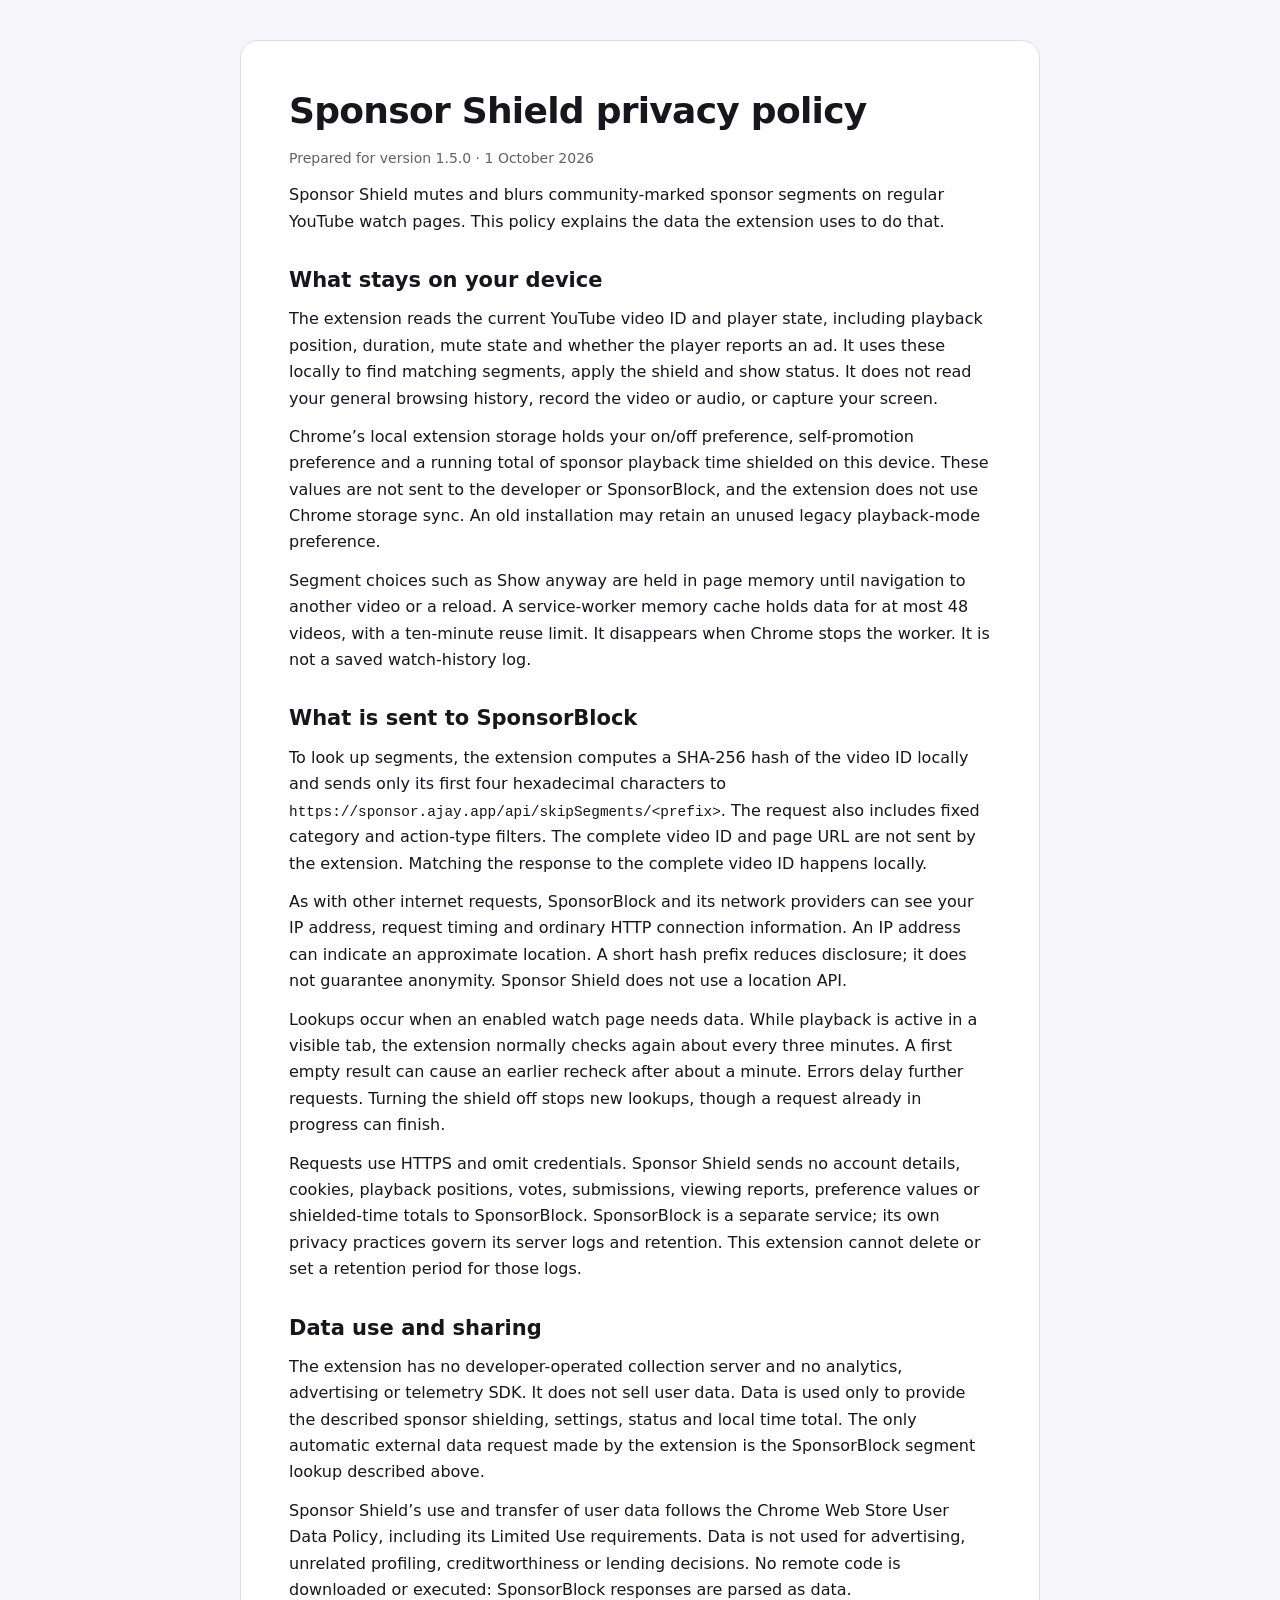
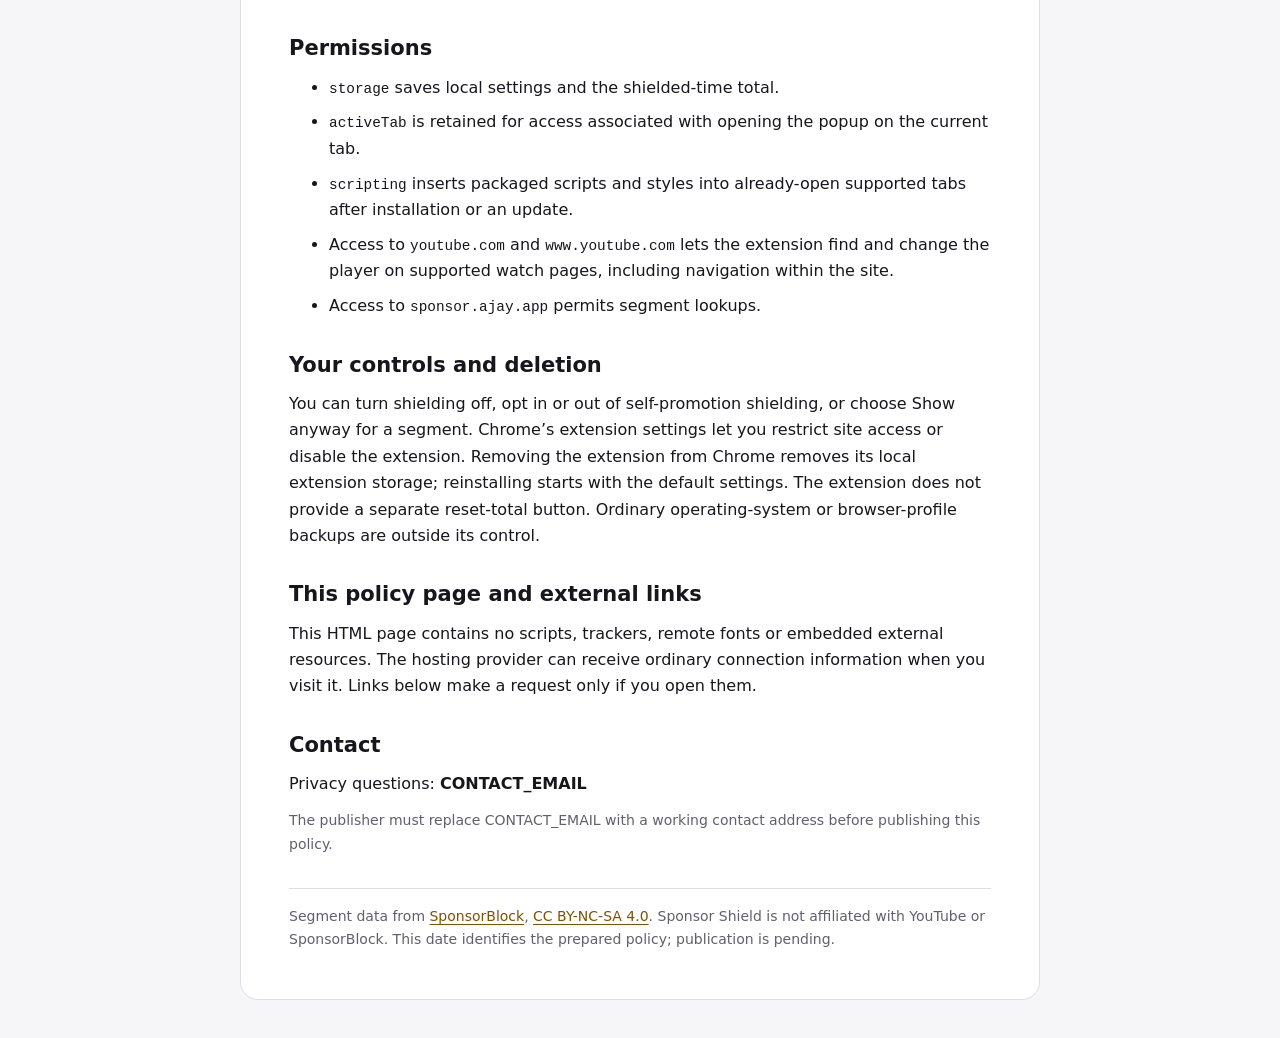
==== store/privacy.html @ df03e22a "Sponsor Shield 1.5.0: store launch kit - Rename to Sponsor Shield (no YouTube branding in the name) " ====
<!doctype html>
<html lang="en"><head><meta charset="utf-8"><meta name="viewport" content="width=device-width, initial-scale=1"><meta name="color-scheme" content="light dark"><title>Sponsor Shield privacy policy</title>
<link rel="icon" href="data:,">
<style>
:root{color-scheme:light dark;--bg:#f6f6f8;--surface:#fff;--ink:#16161c;--muted:#60606c;--line:#dddde5;--link:#815000}
@media(prefers-color-scheme:dark){:root{--bg:#141418;--surface:#1b1b22;--ink:#f2f2f5;--muted:#aaaab8;--line:#34343e;--link:#ffb224}}
*{box-sizing:border-box}body{margin:0;padding:40px 20px;background:var(--bg);color:var(--ink);font:16px/1.65 'Segoe UI',system-ui,sans-serif}main{max-width:800px;margin:auto;padding:clamp(22px,5vw,48px);background:var(--surface);border:1px solid var(--line);border-radius:18px}h1{font-size:clamp(27px,5vw,36px);line-height:1.2;letter-spacing:-.02em;margin:0 0 15px}h2{font-size:21px;line-height:1.3;margin:32px 0 12px}p,ul{margin:12px 0}li{margin:8px 0}a{color:var(--link);text-underline-offset:3px}a:focus-visible{outline:2px solid var(--link);outline-offset:4px}.meta,footer{color:var(--muted);font-size:14px}code{overflow-wrap:anywhere;font-size:.9em}footer{border-top:1px solid var(--line);margin-top:32px;padding-top:16px}
</style></head><body><main>
<h1>Sponsor Shield privacy policy</h1>
<p class="meta">Prepared for version 1.5.0 · 1 October 2026</p>
<p>Sponsor Shield mutes and blurs community-marked sponsor segments on regular YouTube watch pages. This policy explains the data the extension uses to do that.</p>
<h2>What stays on your device</h2>
<p>The extension reads the current YouTube video ID and player state, including playback position, duration, mute state and whether the player reports an ad. It uses these locally to find matching segments, apply the shield and show status. It does not read your general browsing history, record the video or audio, or capture your screen.</p>
<p>Chrome’s local extension storage holds your on/off preference, self-promotion preference and a running total of sponsor playback time shielded on this device. These values are not sent to the developer or SponsorBlock, and the extension does not use Chrome storage sync. An old installation may retain an unused legacy playback-mode preference.</p>
<p>Segment choices such as Show anyway are held in page memory until navigation to another video or a reload. A service-worker memory cache holds data for at most 48 videos, with a ten-minute reuse limit. It disappears when Chrome stops the worker. It is not a saved watch-history log.</p>
<h2>What is sent to SponsorBlock</h2>
<p>To look up segments, the extension computes a SHA-256 hash of the video ID locally and sends only its first four hexadecimal characters to <code>https://sponsor.ajay.app/api/skipSegments/&lt;prefix&gt;</code>. The request also includes fixed category and action-type filters. The complete video ID and page URL are not sent by the extension. Matching the response to the complete video ID happens locally.</p>
<p>As with other internet requests, SponsorBlock and its network providers can see your IP address, request timing and ordinary HTTP connection information. An IP address can indicate an approximate location. A short hash prefix reduces disclosure; it does not guarantee anonymity. Sponsor Shield does not use a location API.</p>
<p>Lookups occur when an enabled watch page needs data. While playback is active in a visible tab, the extension normally checks again about every three minutes. A first empty result can cause an earlier recheck after about a minute. Errors delay further requests. Turning the shield off stops new lookups, though a request already in progress can finish.</p>
<p>Requests use HTTPS and omit credentials. Sponsor Shield sends no account details, cookies, playback positions, votes, submissions, viewing reports, preference values or shielded-time totals to SponsorBlock. SponsorBlock is a separate service; its own privacy practices govern its server logs and retention. This extension cannot delete or set a retention period for those logs.</p>
<h2>Data use and sharing</h2>
<p>The extension has no developer-operated collection server and no analytics, advertising or telemetry SDK. It does not sell user data. Data is used only to provide the described sponsor shielding, settings, status and local time total. The only automatic external data request made by the extension is the SponsorBlock segment lookup described above.</p>
<p>Sponsor Shield’s use and transfer of user data follows the Chrome Web Store User Data Policy, including its Limited Use requirements. Data is not used for advertising, unrelated profiling, creditworthiness or lending decisions. No remote code is downloaded or executed: SponsorBlock responses are parsed as data.</p>
<h2>Permissions</h2>
<ul><li><code>storage</code> saves local settings and the shielded-time total.</li><li><code>activeTab</code> is retained for access associated with opening the popup on the current tab.</li><li><code>scripting</code> inserts packaged scripts and styles into already-open supported tabs after installation or an update.</li><li>Access to <code>youtube.com</code> and <code>www.youtube.com</code> lets the extension find and change the player on supported watch pages, including navigation within the site.</li><li>Access to <code>sponsor.ajay.app</code> permits segment lookups.</li></ul>
<h2>Your controls and deletion</h2>
<p>You can turn shielding off, opt in or out of self-promotion shielding, or choose Show anyway for a segment. Chrome’s extension settings let you restrict site access or disable the extension. Removing the extension from Chrome removes its local extension storage; reinstalling starts with the default settings. The extension does not provide a separate reset-total button. Ordinary operating-system or browser-profile backups are outside its control.</p>
<h2>This policy page and external links</h2>
<p>This HTML page contains no scripts, trackers, remote fonts or embedded external resources. The hosting provider can receive ordinary connection information when you visit it. Links below make a request only if you open them.</p>
<h2>Contact</h2>
<p>Privacy questions: <strong>CONTACT_EMAIL</strong></p>
<p class="meta">The publisher must replace CONTACT_EMAIL with a working contact address before publishing this policy.</p>
<footer>Segment data from <a href="https://sponsor.ajay.app" rel="noreferrer">SponsorBlock</a>, <a href="https://creativecommons.org/licenses/by-nc-sa/4.0/" rel="noreferrer">CC BY-NC-SA 4.0</a>. Sponsor Shield is not affiliated with YouTube or SponsorBlock. This date identifies the prepared policy; publication is pending.</footer>
</main></body></html>
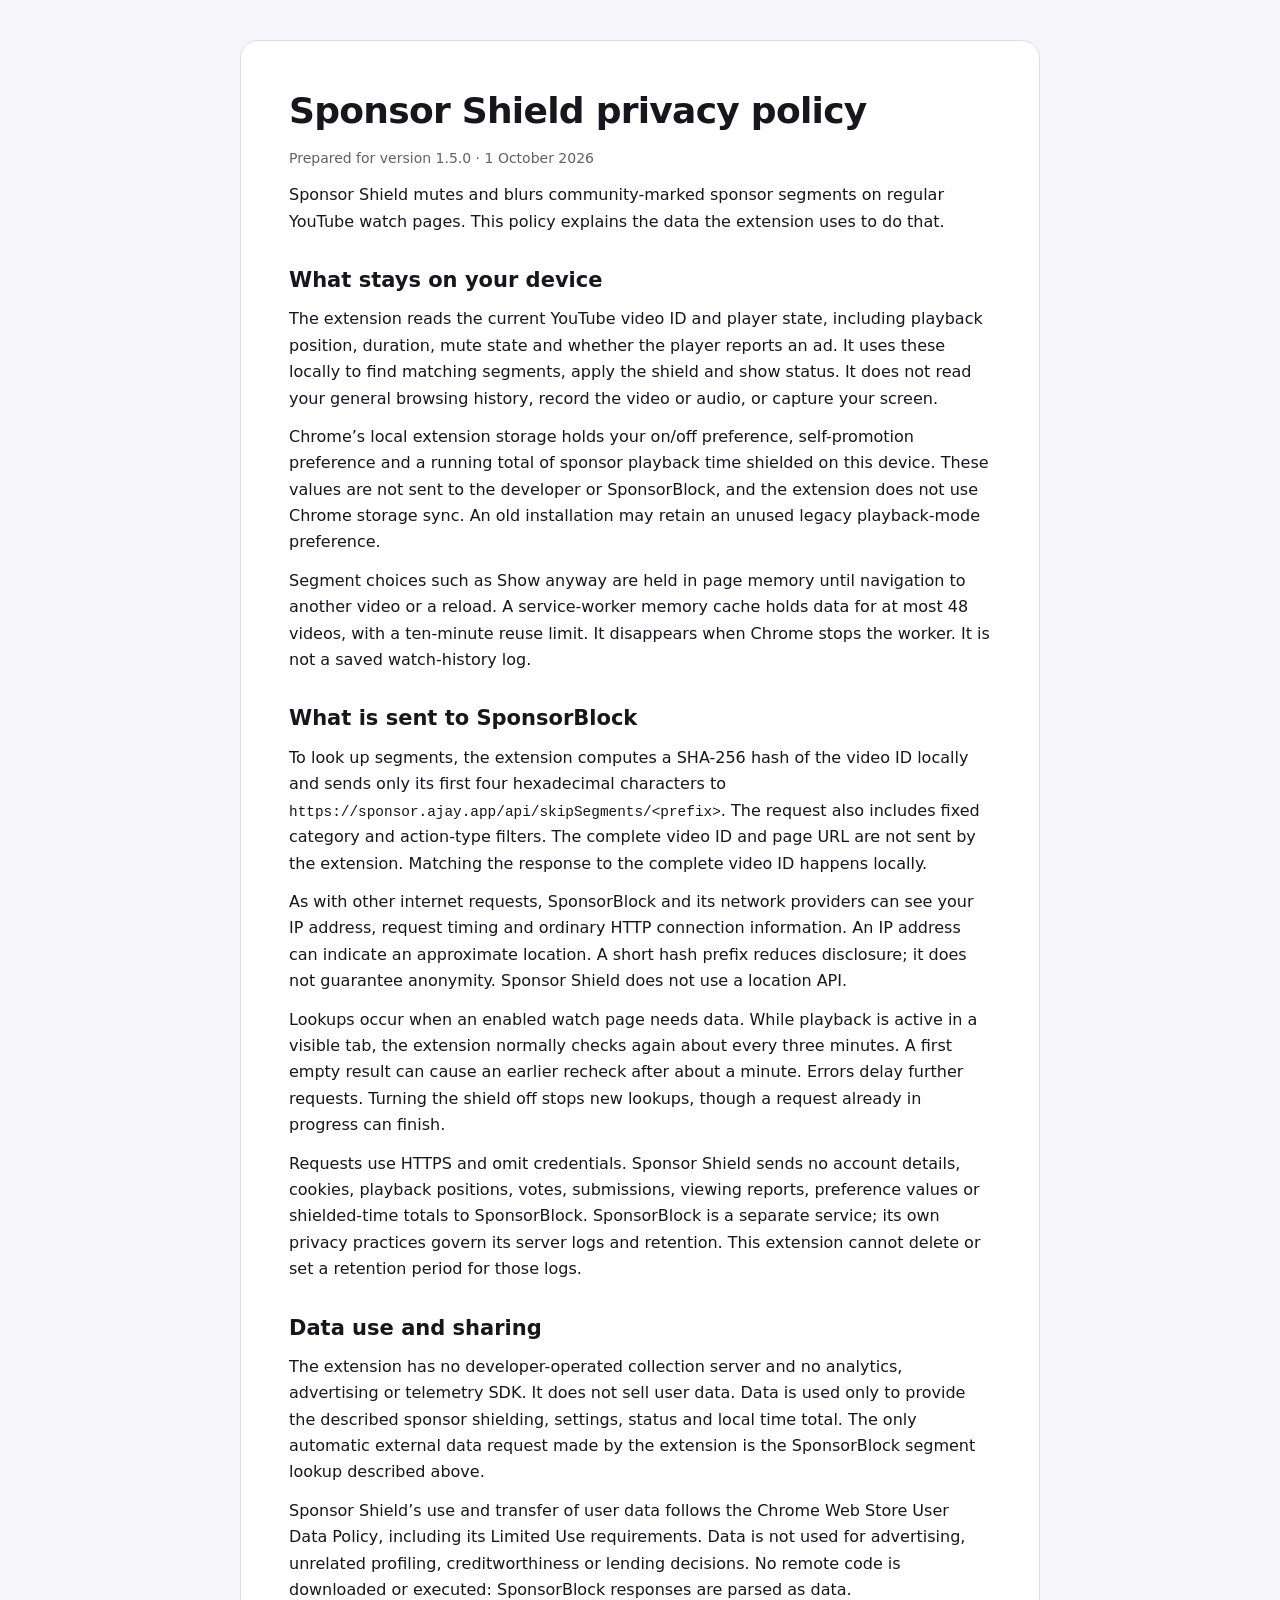
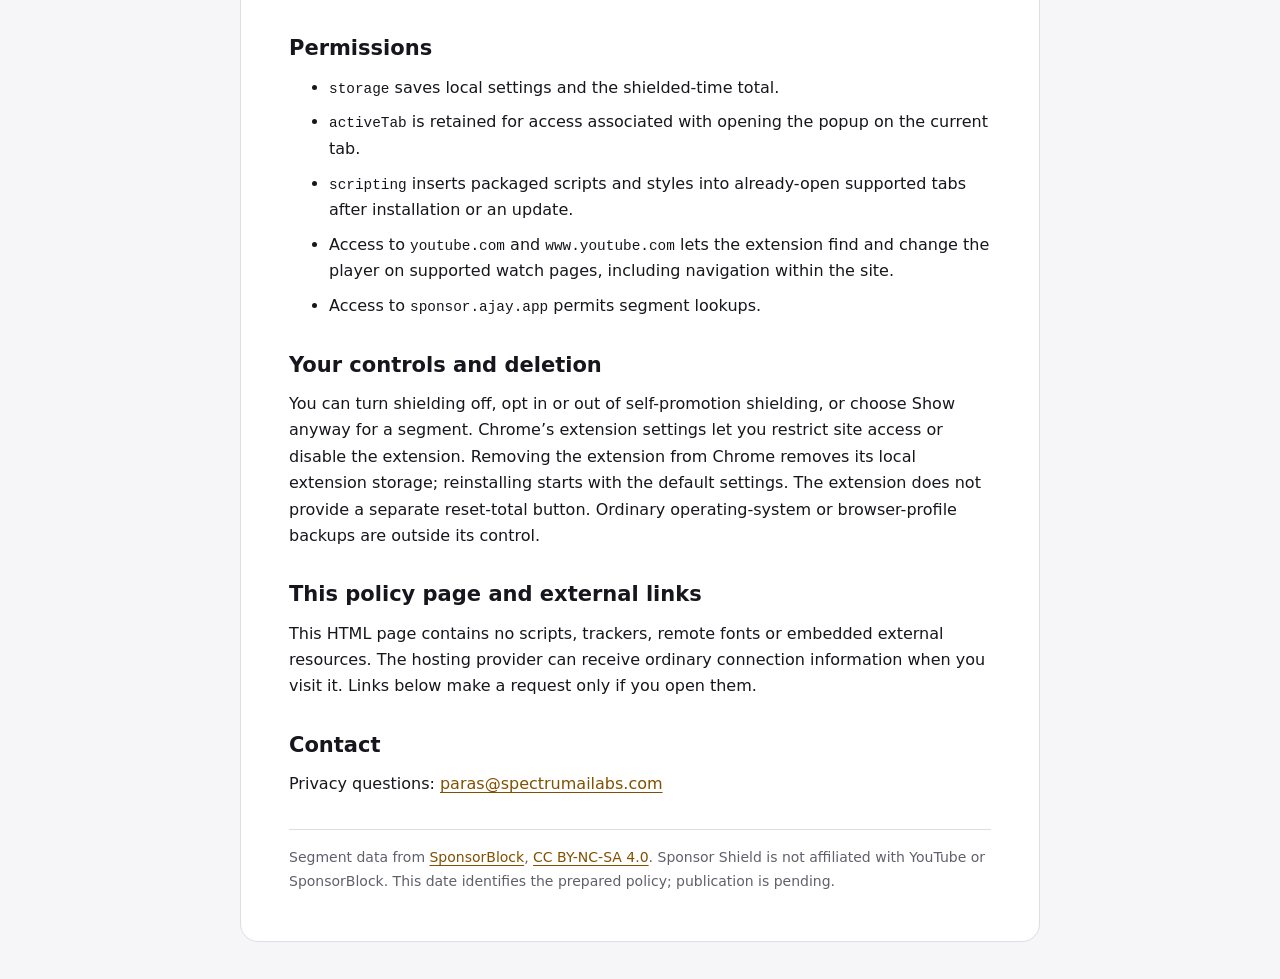
==== commit 88cd9f1c: "Set privacy contact email Co-Authored-By: Claude Opus 5.5 <noreply@anthropic.com>" ====
--- a/store/privacy.html
+++ b/store/privacy.html
@@ -28,7 +28,6 @@
 <h2>This policy page and external links</h2>
 <p>This HTML page contains no scripts, trackers, remote fonts or embedded external resources. The hosting provider can receive ordinary connection information when you visit it. Links below make a request only if you open them.</p>
 <h2>Contact</h2>
-<p>Privacy questions: <strong>CONTACT_EMAIL</strong></p>
-<p class="meta">The publisher must replace CONTACT_EMAIL with a working contact address before publishing this policy.</p>
+<p>Privacy questions: <a href="mailto:paras@spectrumailabs.com">paras@spectrumailabs.com</a></p>
 <footer>Segment data from <a href="https://sponsor.ajay.app" rel="noreferrer">SponsorBlock</a>, <a href="https://creativecommons.org/licenses/by-nc-sa/4.0/" rel="noreferrer">CC BY-NC-SA 4.0</a>. Sponsor Shield is not affiliated with YouTube or SponsorBlock. This date identifies the prepared policy; publication is pending.</footer>
 </main></body></html>
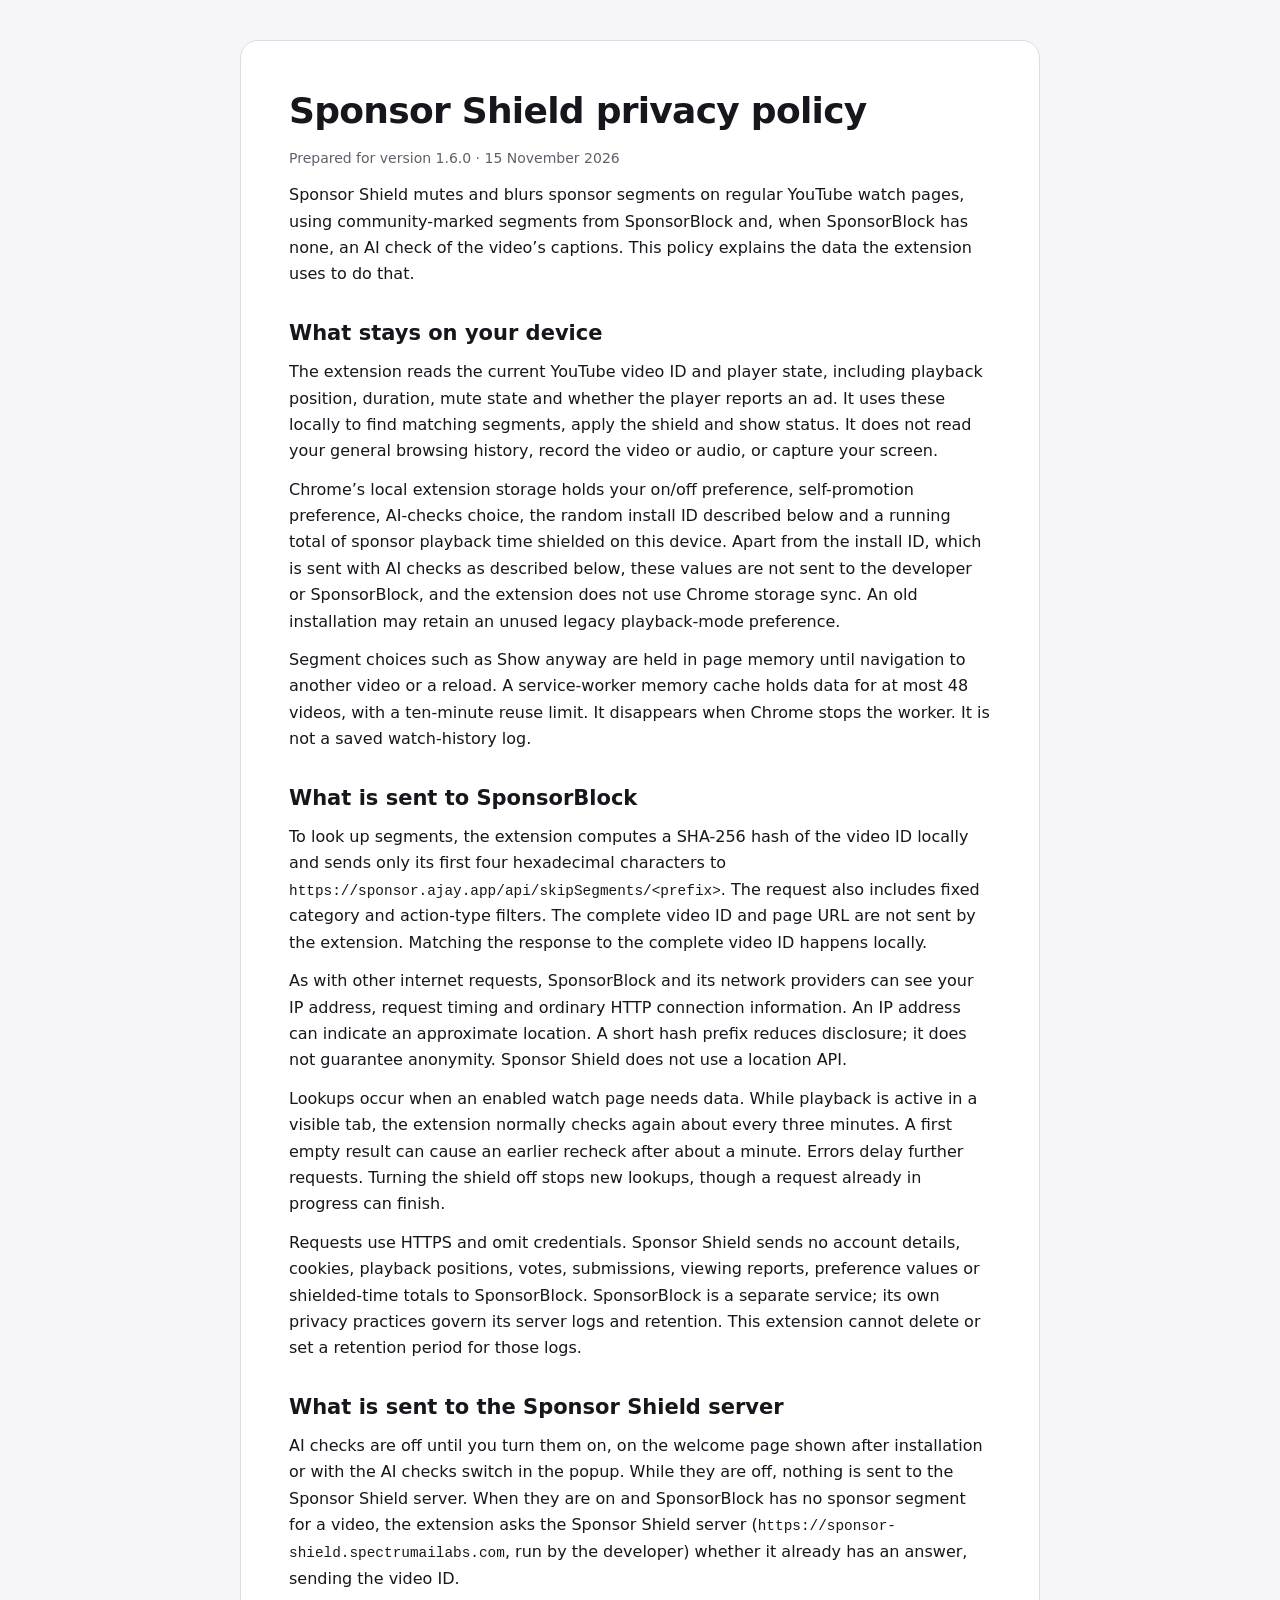
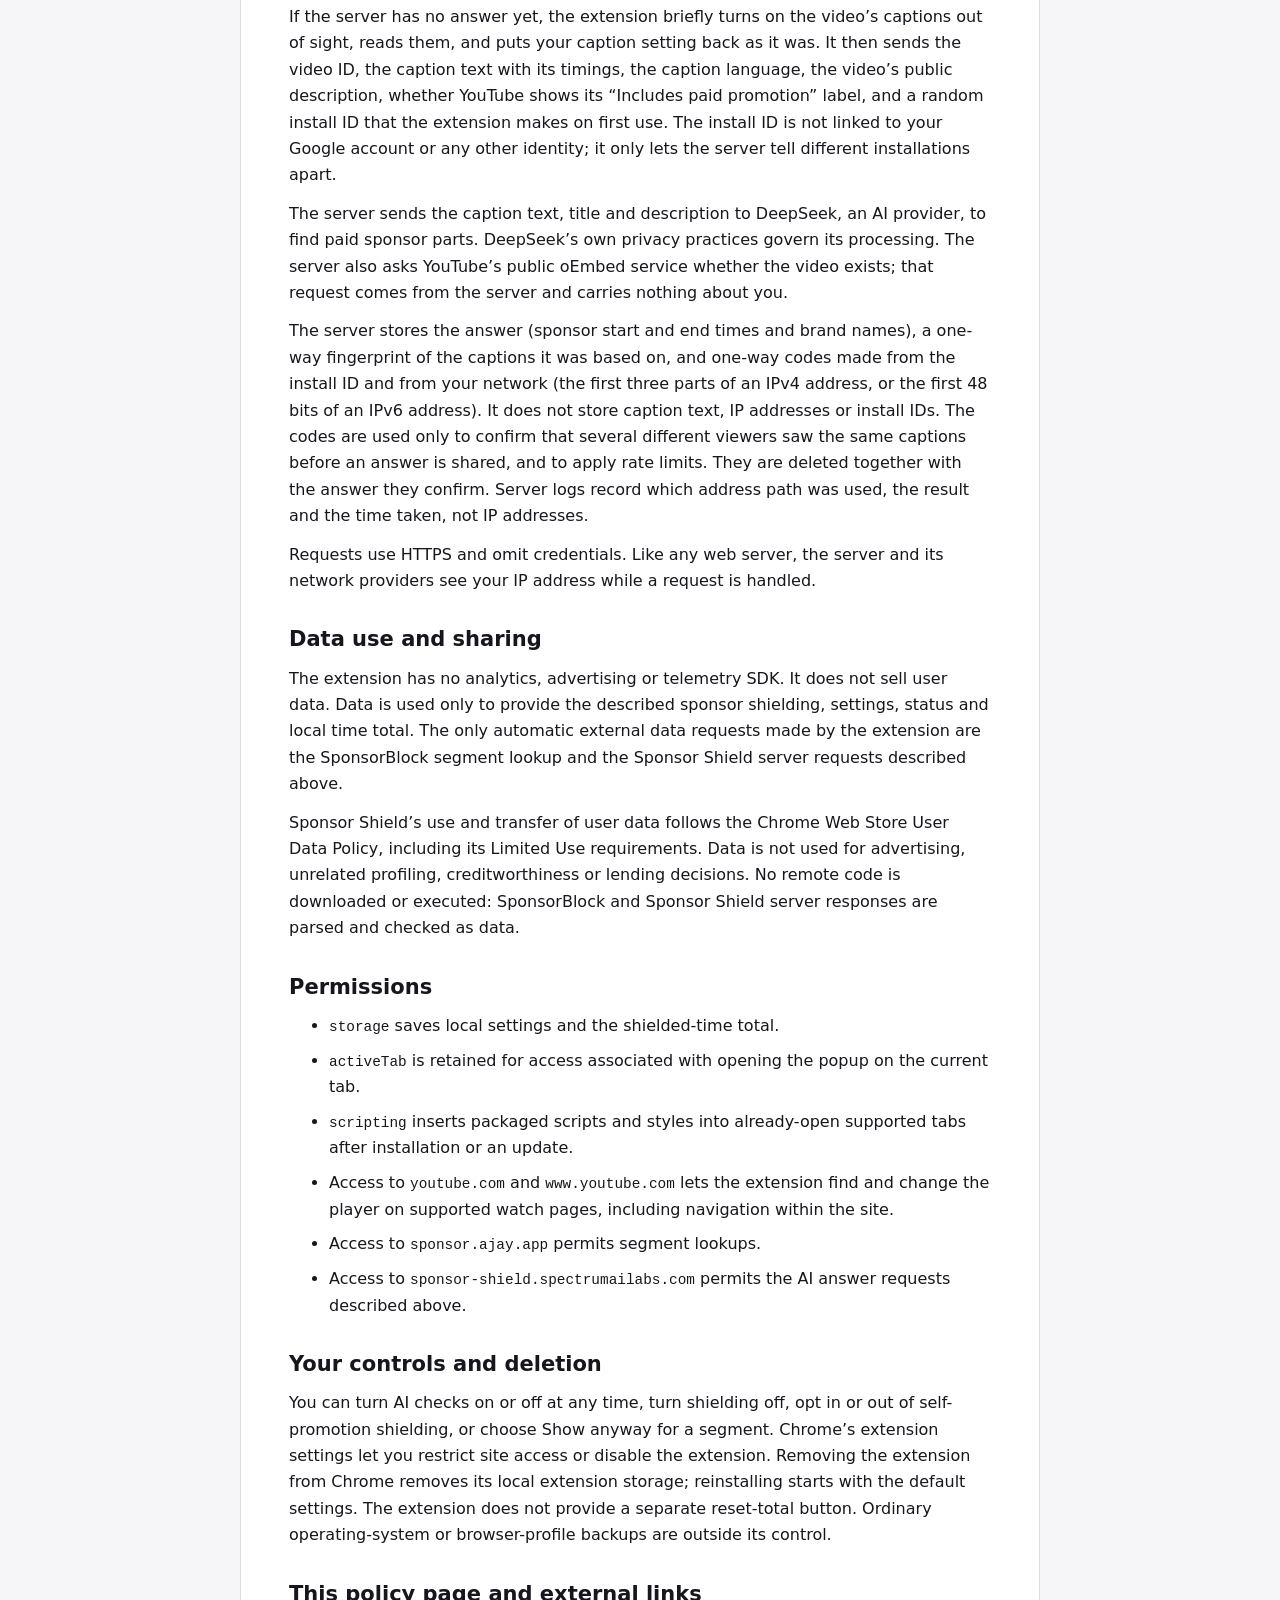
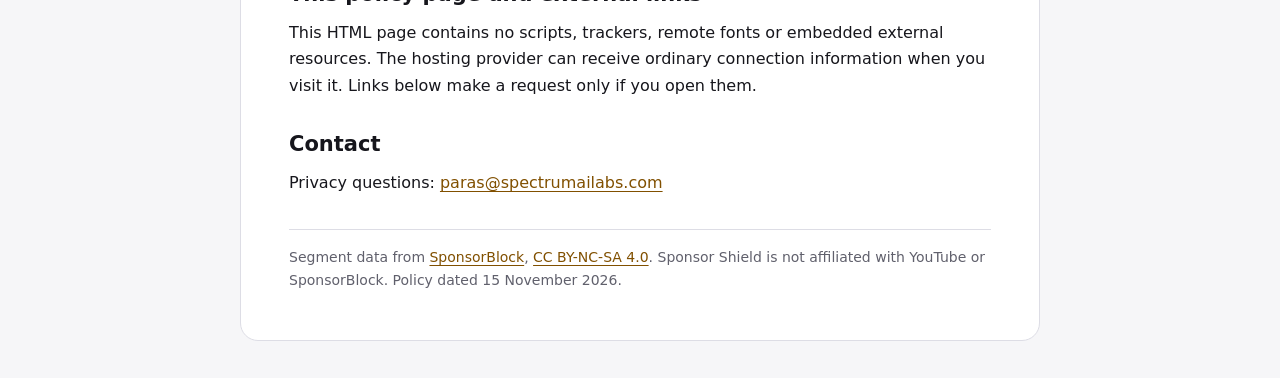
==== commit 62d9cbbe: "Release 1.6.0: optional AI checks with a Sponsor Shield server When SponsorBlock has no sponsor segm" ====
--- a/store/privacy.html
+++ b/store/privacy.html
@@ -7,27 +7,33 @@
 *{box-sizing:border-box}body{margin:0;padding:40px 20px;background:var(--bg);color:var(--ink);font:16px/1.65 'Segoe UI',system-ui,sans-serif}main{max-width:800px;margin:auto;padding:clamp(22px,5vw,48px);background:var(--surface);border:1px solid var(--line);border-radius:18px}h1{font-size:clamp(27px,5vw,36px);line-height:1.2;letter-spacing:-.02em;margin:0 0 15px}h2{font-size:21px;line-height:1.3;margin:32px 0 12px}p,ul{margin:12px 0}li{margin:8px 0}a{color:var(--link);text-underline-offset:3px}a:focus-visible{outline:2px solid var(--link);outline-offset:4px}.meta,footer{color:var(--muted);font-size:14px}code{overflow-wrap:anywhere;font-size:.9em}footer{border-top:1px solid var(--line);margin-top:32px;padding-top:16px}
 </style></head><body><main>
 <h1>Sponsor Shield privacy policy</h1>
-<p class="meta">Prepared for version 1.5.0 · 1 October 2026</p>
-<p>Sponsor Shield mutes and blurs community-marked sponsor segments on regular YouTube watch pages. This policy explains the data the extension uses to do that.</p>
+<p class="meta">Prepared for version 1.6.0 · 15 November 2026</p>
+<p>Sponsor Shield mutes and blurs sponsor segments on regular YouTube watch pages, using community-marked segments from SponsorBlock and, when SponsorBlock has none, an AI check of the video’s captions. This policy explains the data the extension uses to do that.</p>
 <h2>What stays on your device</h2>
 <p>The extension reads the current YouTube video ID and player state, including playback position, duration, mute state and whether the player reports an ad. It uses these locally to find matching segments, apply the shield and show status. It does not read your general browsing history, record the video or audio, or capture your screen.</p>
-<p>Chrome’s local extension storage holds your on/off preference, self-promotion preference and a running total of sponsor playback time shielded on this device. These values are not sent to the developer or SponsorBlock, and the extension does not use Chrome storage sync. An old installation may retain an unused legacy playback-mode preference.</p>
+<p>Chrome’s local extension storage holds your on/off preference, self-promotion preference, AI-checks choice, the random install ID described below and a running total of sponsor playback time shielded on this device. Apart from the install ID, which is sent with AI checks as described below, these values are not sent to the developer or SponsorBlock, and the extension does not use Chrome storage sync. An old installation may retain an unused legacy playback-mode preference.</p>
 <p>Segment choices such as Show anyway are held in page memory until navigation to another video or a reload. A service-worker memory cache holds data for at most 48 videos, with a ten-minute reuse limit. It disappears when Chrome stops the worker. It is not a saved watch-history log.</p>
 <h2>What is sent to SponsorBlock</h2>
 <p>To look up segments, the extension computes a SHA-256 hash of the video ID locally and sends only its first four hexadecimal characters to <code>https://sponsor.ajay.app/api/skipSegments/&lt;prefix&gt;</code>. The request also includes fixed category and action-type filters. The complete video ID and page URL are not sent by the extension. Matching the response to the complete video ID happens locally.</p>
 <p>As with other internet requests, SponsorBlock and its network providers can see your IP address, request timing and ordinary HTTP connection information. An IP address can indicate an approximate location. A short hash prefix reduces disclosure; it does not guarantee anonymity. Sponsor Shield does not use a location API.</p>
 <p>Lookups occur when an enabled watch page needs data. While playback is active in a visible tab, the extension normally checks again about every three minutes. A first empty result can cause an earlier recheck after about a minute. Errors delay further requests. Turning the shield off stops new lookups, though a request already in progress can finish.</p>
 <p>Requests use HTTPS and omit credentials. Sponsor Shield sends no account details, cookies, playback positions, votes, submissions, viewing reports, preference values or shielded-time totals to SponsorBlock. SponsorBlock is a separate service; its own privacy practices govern its server logs and retention. This extension cannot delete or set a retention period for those logs.</p>
+<h2>What is sent to the Sponsor Shield server</h2>
+<p>AI checks are off until you turn them on, on the welcome page shown after installation or with the AI checks switch in the popup. While they are off, nothing is sent to the Sponsor Shield server. When they are on and SponsorBlock has no sponsor segment for a video, the extension asks the Sponsor Shield server (<code>https://sponsor-shield.spectrumailabs.com</code>, run by the developer) whether it already has an answer, sending the video ID.</p>
+<p>If the server has no answer yet, the extension briefly turns on the video’s captions out of sight, reads them, and puts your caption setting back as it was. It then sends the video ID, the caption text with its timings, the caption language, the video’s public description, whether YouTube shows its “Includes paid promotion” label, and a random install ID that the extension makes on first use. The install ID is not linked to your Google account or any other identity; it only lets the server tell different installations apart.</p>
+<p>The server sends the caption text, title and description to DeepSeek, an AI provider, to find paid sponsor parts. DeepSeek’s own privacy practices govern its processing. The server also asks YouTube’s public oEmbed service whether the video exists; that request comes from the server and carries nothing about you.</p>
+<p>The server stores the answer (sponsor start and end times and brand names), a one-way fingerprint of the captions it was based on, and one-way codes made from the install ID and from your network (the first three parts of an IPv4 address, or the first 48 bits of an IPv6 address). It does not store caption text, IP addresses or install IDs. The codes are used only to confirm that several different viewers saw the same captions before an answer is shared, and to apply rate limits. They are deleted together with the answer they confirm. Server logs record which address path was used, the result and the time taken, not IP addresses.</p>
+<p>Requests use HTTPS and omit credentials. Like any web server, the server and its network providers see your IP address while a request is handled.</p>
 <h2>Data use and sharing</h2>
-<p>The extension has no developer-operated collection server and no analytics, advertising or telemetry SDK. It does not sell user data. Data is used only to provide the described sponsor shielding, settings, status and local time total. The only automatic external data request made by the extension is the SponsorBlock segment lookup described above.</p>
-<p>Sponsor Shield’s use and transfer of user data follows the Chrome Web Store User Data Policy, including its Limited Use requirements. Data is not used for advertising, unrelated profiling, creditworthiness or lending decisions. No remote code is downloaded or executed: SponsorBlock responses are parsed as data.</p>
+<p>The extension has no analytics, advertising or telemetry SDK. It does not sell user data. Data is used only to provide the described sponsor shielding, settings, status and local time total. The only automatic external data requests made by the extension are the SponsorBlock segment lookup and the Sponsor Shield server requests described above.</p>
+<p>Sponsor Shield’s use and transfer of user data follows the Chrome Web Store User Data Policy, including its Limited Use requirements. Data is not used for advertising, unrelated profiling, creditworthiness or lending decisions. No remote code is downloaded or executed: SponsorBlock and Sponsor Shield server responses are parsed and checked as data.</p>
 <h2>Permissions</h2>
-<ul><li><code>storage</code> saves local settings and the shielded-time total.</li><li><code>activeTab</code> is retained for access associated with opening the popup on the current tab.</li><li><code>scripting</code> inserts packaged scripts and styles into already-open supported tabs after installation or an update.</li><li>Access to <code>youtube.com</code> and <code>www.youtube.com</code> lets the extension find and change the player on supported watch pages, including navigation within the site.</li><li>Access to <code>sponsor.ajay.app</code> permits segment lookups.</li></ul>
+<ul><li><code>storage</code> saves local settings and the shielded-time total.</li><li><code>activeTab</code> is retained for access associated with opening the popup on the current tab.</li><li><code>scripting</code> inserts packaged scripts and styles into already-open supported tabs after installation or an update.</li><li>Access to <code>youtube.com</code> and <code>www.youtube.com</code> lets the extension find and change the player on supported watch pages, including navigation within the site.</li><li>Access to <code>sponsor.ajay.app</code> permits segment lookups.</li><li>Access to <code>sponsor-shield.spectrumailabs.com</code> permits the AI answer requests described above.</li></ul>
 <h2>Your controls and deletion</h2>
-<p>You can turn shielding off, opt in or out of self-promotion shielding, or choose Show anyway for a segment. Chrome’s extension settings let you restrict site access or disable the extension. Removing the extension from Chrome removes its local extension storage; reinstalling starts with the default settings. The extension does not provide a separate reset-total button. Ordinary operating-system or browser-profile backups are outside its control.</p>
+<p>You can turn AI checks on or off at any time, turn shielding off, opt in or out of self-promotion shielding, or choose Show anyway for a segment. Chrome’s extension settings let you restrict site access or disable the extension. Removing the extension from Chrome removes its local extension storage; reinstalling starts with the default settings. The extension does not provide a separate reset-total button. Ordinary operating-system or browser-profile backups are outside its control.</p>
 <h2>This policy page and external links</h2>
 <p>This HTML page contains no scripts, trackers, remote fonts or embedded external resources. The hosting provider can receive ordinary connection information when you visit it. Links below make a request only if you open them.</p>
 <h2>Contact</h2>
 <p>Privacy questions: <a href="mailto:paras@spectrumailabs.com">paras@spectrumailabs.com</a></p>
-<footer>Segment data from <a href="https://sponsor.ajay.app" rel="noreferrer">SponsorBlock</a>, <a href="https://creativecommons.org/licenses/by-nc-sa/4.0/" rel="noreferrer">CC BY-NC-SA 4.0</a>. Sponsor Shield is not affiliated with YouTube or SponsorBlock. This date identifies the prepared policy; publication is pending.</footer>
+<footer>Segment data from <a href="https://sponsor.ajay.app" rel="noreferrer">SponsorBlock</a>, <a href="https://creativecommons.org/licenses/by-nc-sa/4.0/" rel="noreferrer">CC BY-NC-SA 4.0</a>. Sponsor Shield is not affiliated with YouTube or SponsorBlock. Policy dated 15 November 2026.</footer>
 </main></body></html>
